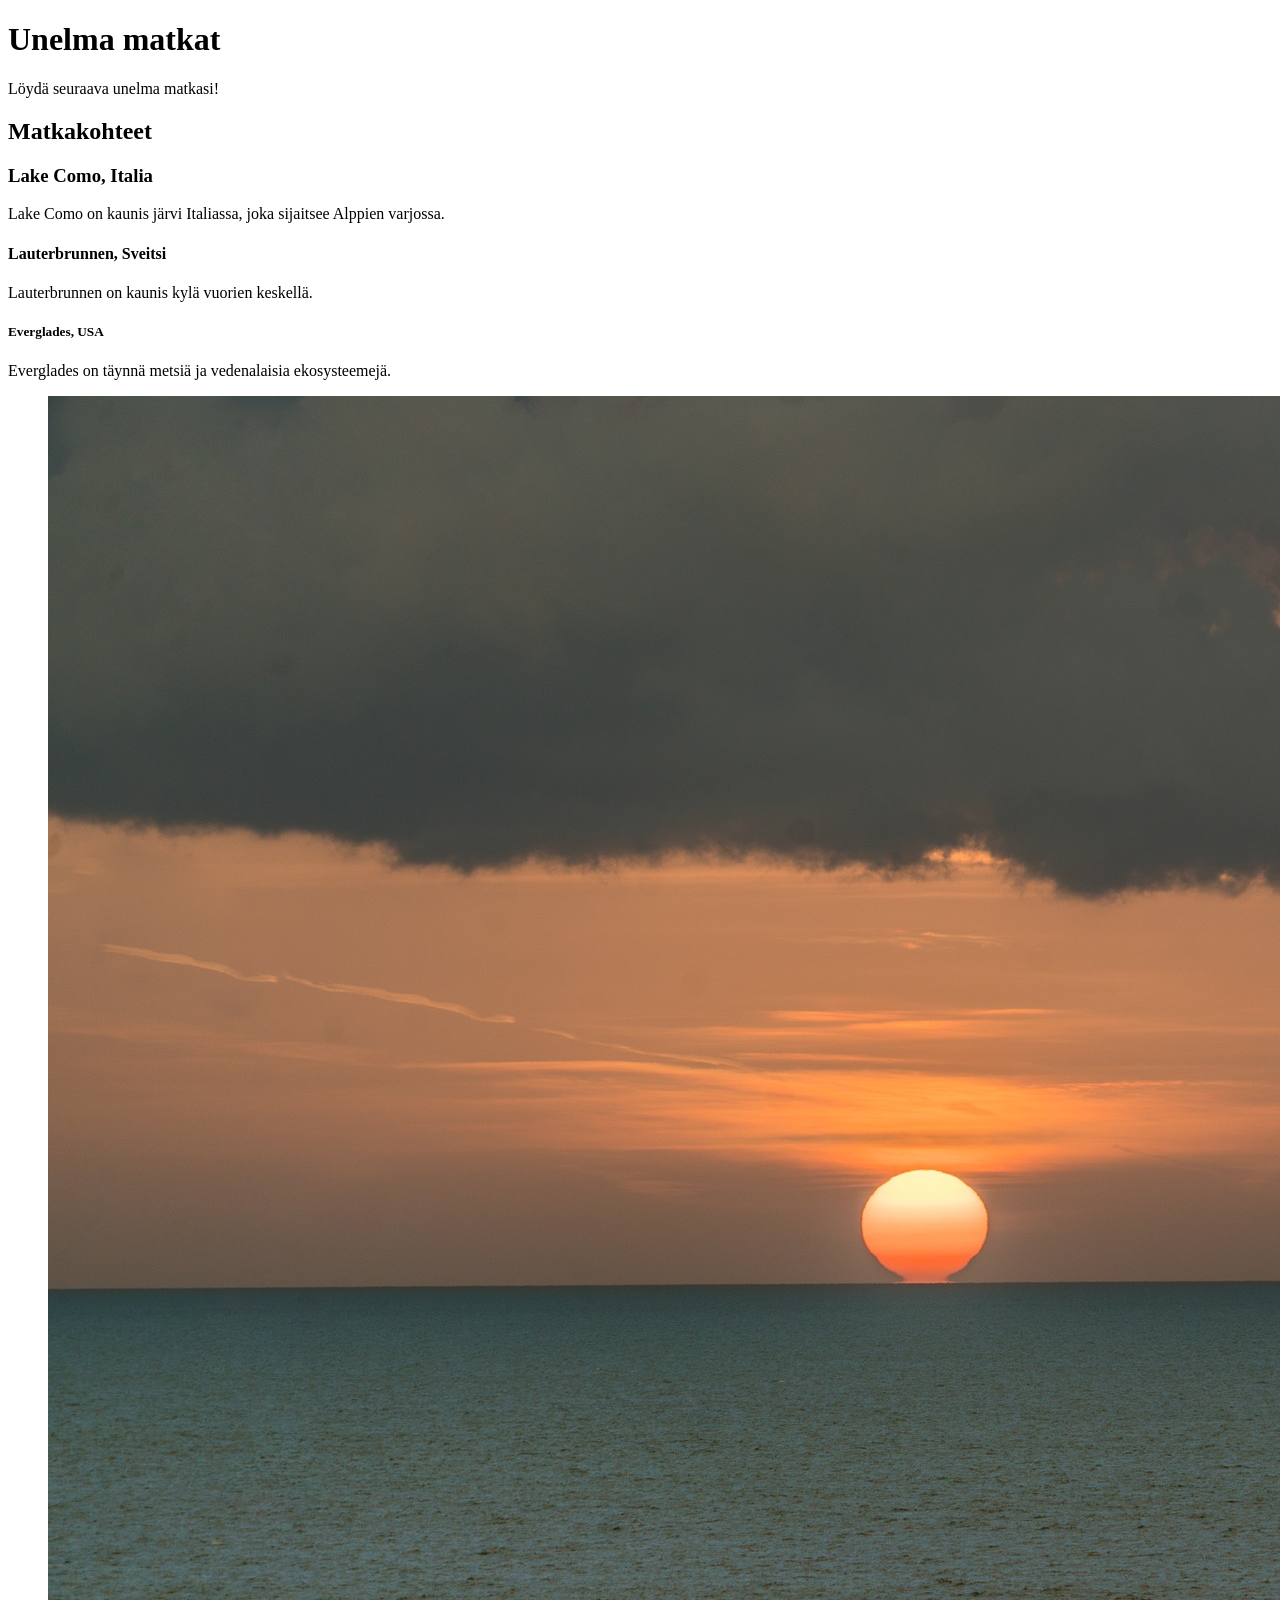
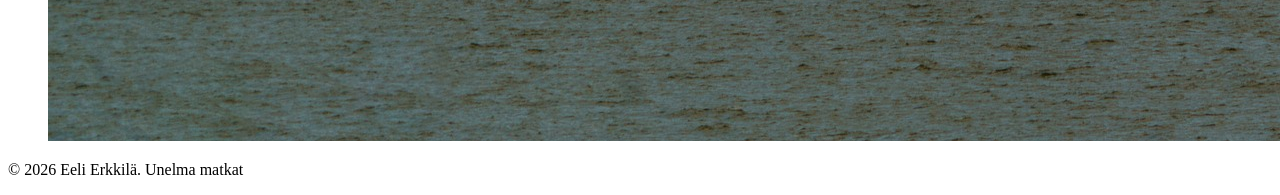
==== index.html @ 8742865d "HTML aloituskoodi" ====
<!DOCTYPE html>
<html lang="en">
<head>
    <meta charset="UTF-8">
    <meta name="viewport" content="width=device-width, initial-scale=1.0">
    <title>Unelma matkat</title>
</head>
<body>
    <header>
        <h1>Unelma matkat</h1>
        <p>Löydä seuraava unelma matkasi!</p>
    </header>
<!-- Sivun pääsisältö -->
    <main>
        <section>
            <h2>Matkakohteet</h2>
            
            <h3>Lake Como, Italia</h3>
            <p>Lake Como on kaunis järvi Italiassa, joka sijaitsee Alppien varjossa.</p>
        
            <h4>Lauterbrunnen, Sveitsi</h4>
            <p>Lauterbrunnen on kaunis kylä vuorien keskellä.</p>

            <h5>Everglades, USA</h5>
            <p>Everglades on täynnä metsiä ja vedenalaisia ekosysteemejä.</p>
<!-- Kuvan lisääminen -->
            <figure>
                <img src="picture.jpg" alt="Kuva">
            </figure>
        </section>
    </main>

    <footer>
        <p>&copy; 2026 Eeli Erkkilä. Unelma matkat</p>
    </footer>
    
</body>
</html>
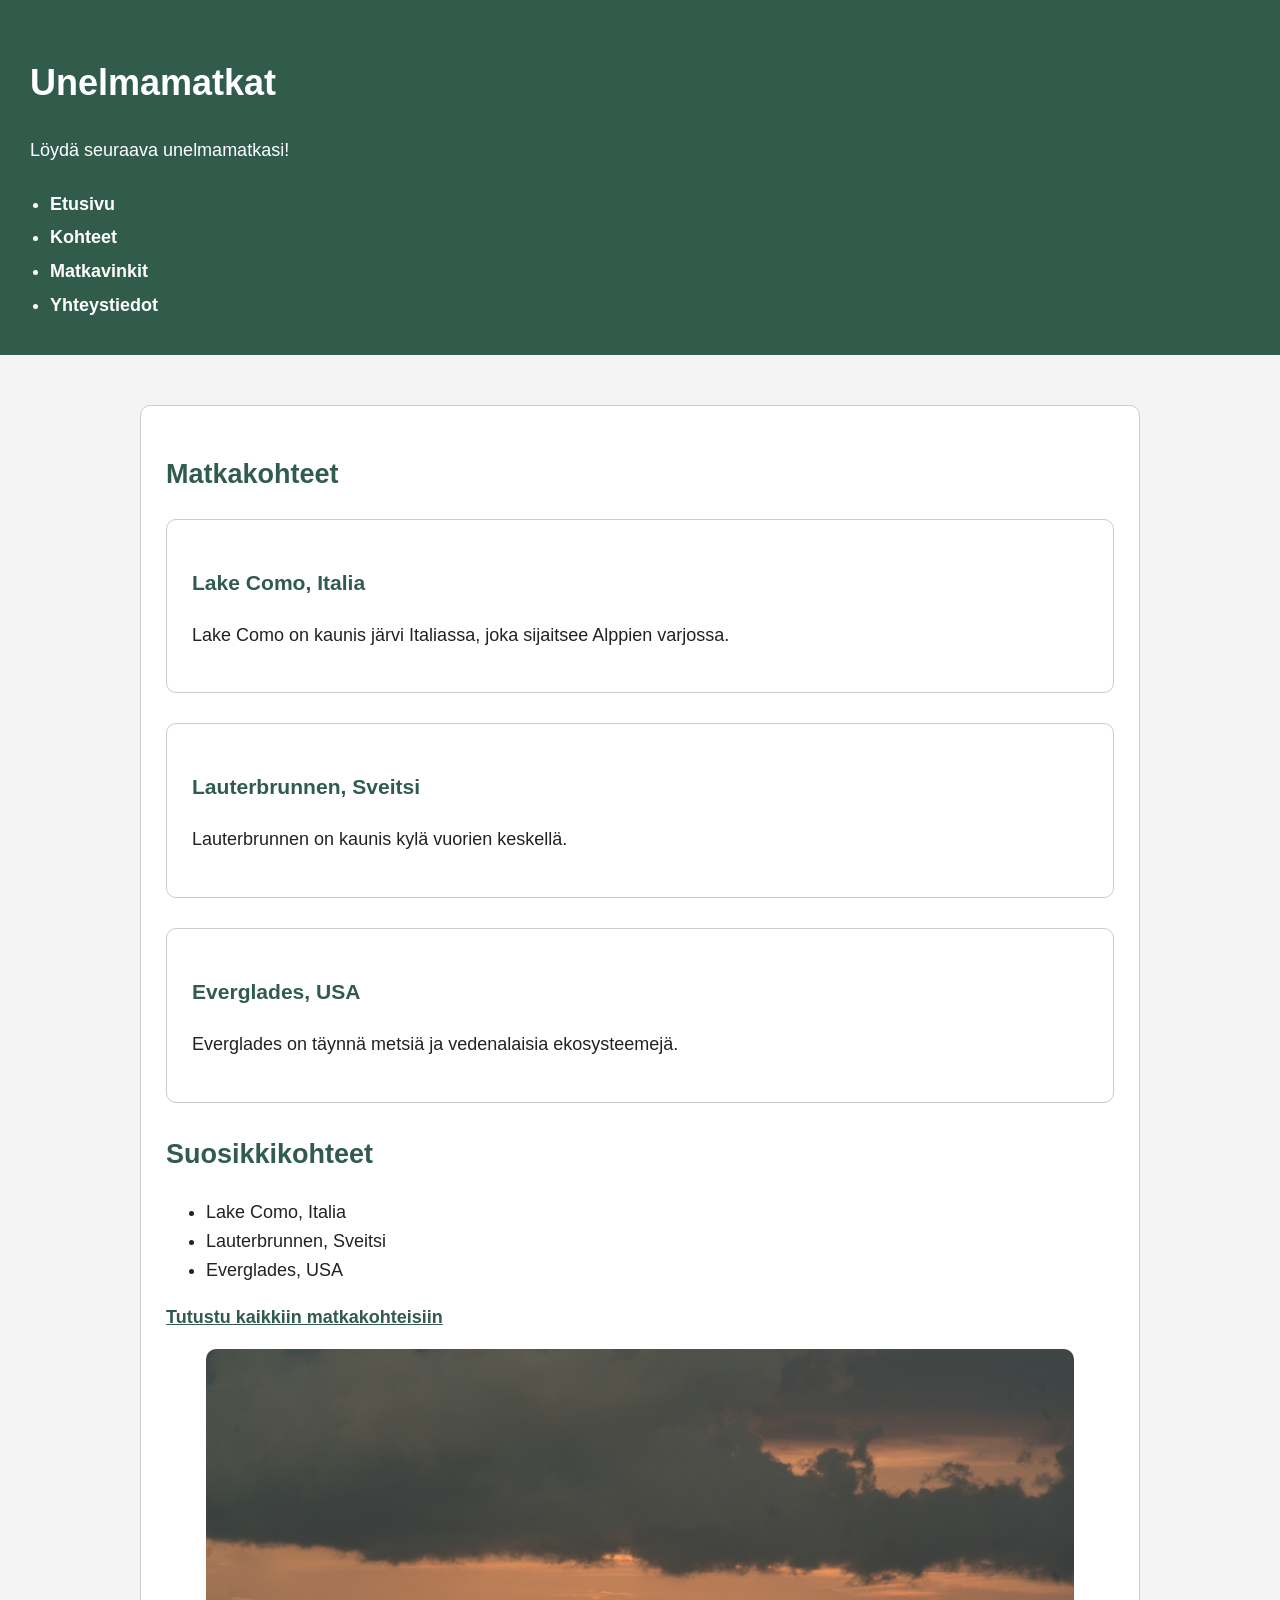
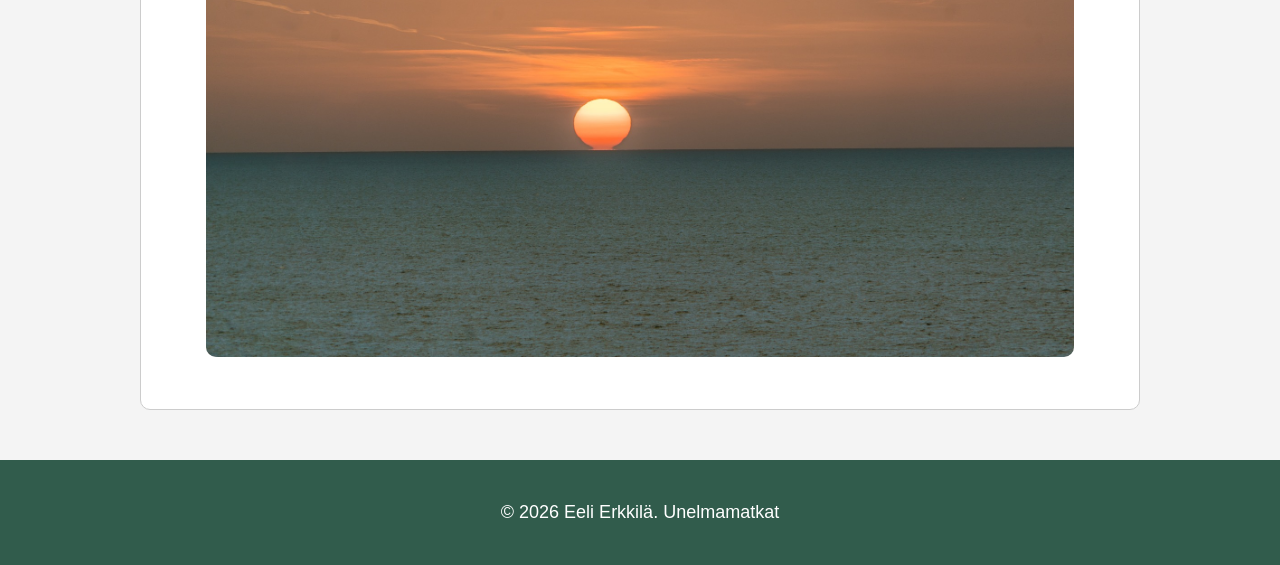
==== commit fa0921ef: "Lisätty uudet sivut, matkavinkit.html ja yhteystiedot.html sekä lisätty style.css tiedostoon sisältö" ====
--- a/index.html
+++ b/index.html
@@ -4,34 +4,65 @@
     <meta charset="UTF-8">
     <meta name="viewport" content="width=device-width, initial-scale=1.0">
     <title>Unelma matkat</title>
+    <link rel="stylesheet" href="css/style.css">
 </head>
 <body>
+    
     <header>
-        <h1>Unelma matkat</h1>
-        <p>Löydä seuraava unelma matkasi!</p>
+        <h1>Unelmamatkat</h1>
+        <p>Löydä seuraava unelmamatkasi!</p>
+<!-- Navigaatiopalkki -->
+        <nav>
+            <ul>
+                <li><a href="index.html">Etusivu</a></li>
+                <li><a href="kohteet.html">Kohteet</a></li>
+                <li><a href="matkavinkit.html">Matkavinkit</a></li>
+                <li><a href="yhteystiedot.html">Yhteystiedot</a></li>
+            </ul>
+        </nav>
     </header>
 <!-- Sivun pääsisältö -->
     <main>
         <section>
             <h2>Matkakohteet</h2>
             
+        <article>
             <h3>Lake Como, Italia</h3>
             <p>Lake Como on kaunis järvi Italiassa, joka sijaitsee Alppien varjossa.</p>
+        </article>
         
-            <h4>Lauterbrunnen, Sveitsi</h4>
+        <article>
+            <h3>Lauterbrunnen, Sveitsi</h3>
             <p>Lauterbrunnen on kaunis kylä vuorien keskellä.</p>
+        </article>
 
-            <h5>Everglades, USA</h5>
+        <article>
+            <h3>Everglades, USA</h3>
             <p>Everglades on täynnä metsiä ja vedenalaisia ekosysteemejä.</p>
+        </article>
+
+            <h2>Suosikkikohteet</h2>
+<!-- Lista suosikkikohteista -->
+            <ul>
+                <li>Lake Como, Italia</li>
+                <li>Lauterbrunnen, Sveitsi</li>
+                <li>Everglades, USA</li>
+            </ul>
+<!-- Linkki matkakohteisiin -->
+            <p>
+                <a href="kohteet.html">Tutustu kaikkiin matkakohteisiin</a>
+            </p>
+
 <!-- Kuvan lisääminen -->
             <figure>
-                <img src="picture.jpg" alt="Kuva">
+                <img src="images/sunset.jpg" alt="Kuva">
             </figure>
+
         </section>
     </main>
 
     <footer>
-        <p>&copy; 2026 Eeli Erkkilä. Unelma matkat</p>
+        <p>&copy; 2026 Eeli Erkkilä. Unelmamatkat</p>
     </footer>
     
 </body>
--- a/css/style.css
+++ b/css/style.css
@@ -0,0 +1,104 @@
+/* Sivun perustyyli */
+body {
+    margin: 0 auto;
+    padding: 0;
+    font-family: Arial, Helvetica, sans-serif;
+    font-size: 18px;
+    line-height: 1.6;
+    background-color: #f4f4f4;
+    color: #222;
+  
+}
+
+/* Lisää tyylit otsikoille */
+h1,h2,h3{
+    font-family: Verdana, Arial,  sans-serif;
+}
+
+h2, h3 {
+    color:#315c4c;
+}
+
+/* Sivun yläosa */
+header {
+    background-color: #315c4c;
+    color: white;
+    text-align: left;
+    padding: 30px;
+    margin: 0 auto;
+}
+
+/* Lisää tyylit navigaatiolle */
+nav {
+    text-align: left;
+    margin-top: 25px;
+}
+
+/* Lisää tyylit navigaation listalle */
+nav ul {
+    margin: 0;
+    padding-left: 20px;
+}
+
+/* Lisää tyylit navigaation listan elementeille */
+nav li {
+    margin: 5px 0;
+}
+
+/* Lisää tyylit navigaation linkeille */
+nav a {
+    color: white;
+    text-decoration: none;
+    font-weight: bold;
+}
+
+/* Lisää tyylit navigaation linkkien hover-tilalle */
+nav a:hover {
+    text-decoration: underline;
+}
+
+/* Lisää tyylit pääsisällölle */
+main {
+    max-width: 1000px;
+    margin: 30px auto;
+    padding: 20px;
+}
+
+/* Lisää tyylit artikkeleille */
+article {
+    background-color: white;
+    padding: 25px;
+    border: 1px solid #cccccc;
+    border-radius: 10px;
+    margin-bottom: 30px;
+}
+
+/* Lisää tyylit osioille */
+section {
+    background-color: white;
+    padding: 25px;
+    border: 1px solid #cccccc;
+    border-radius: 10px;
+}
+
+/* Lisää tyylit linkeille */
+a {
+    color: #315c4c;
+    font-weight: bold;
+}
+
+/* Lisää tyylit linkkien hover-tilalle */
+img {
+    width: 100%;
+    height: auto;
+    border-radius: 10px;
+}
+
+/* Lisää tyylit footerille */
+footer {
+    background-color: #315c4c;
+    color: white;
+    text-align: center;
+    padding: 20px;
+    margin-top: 30px;
+}
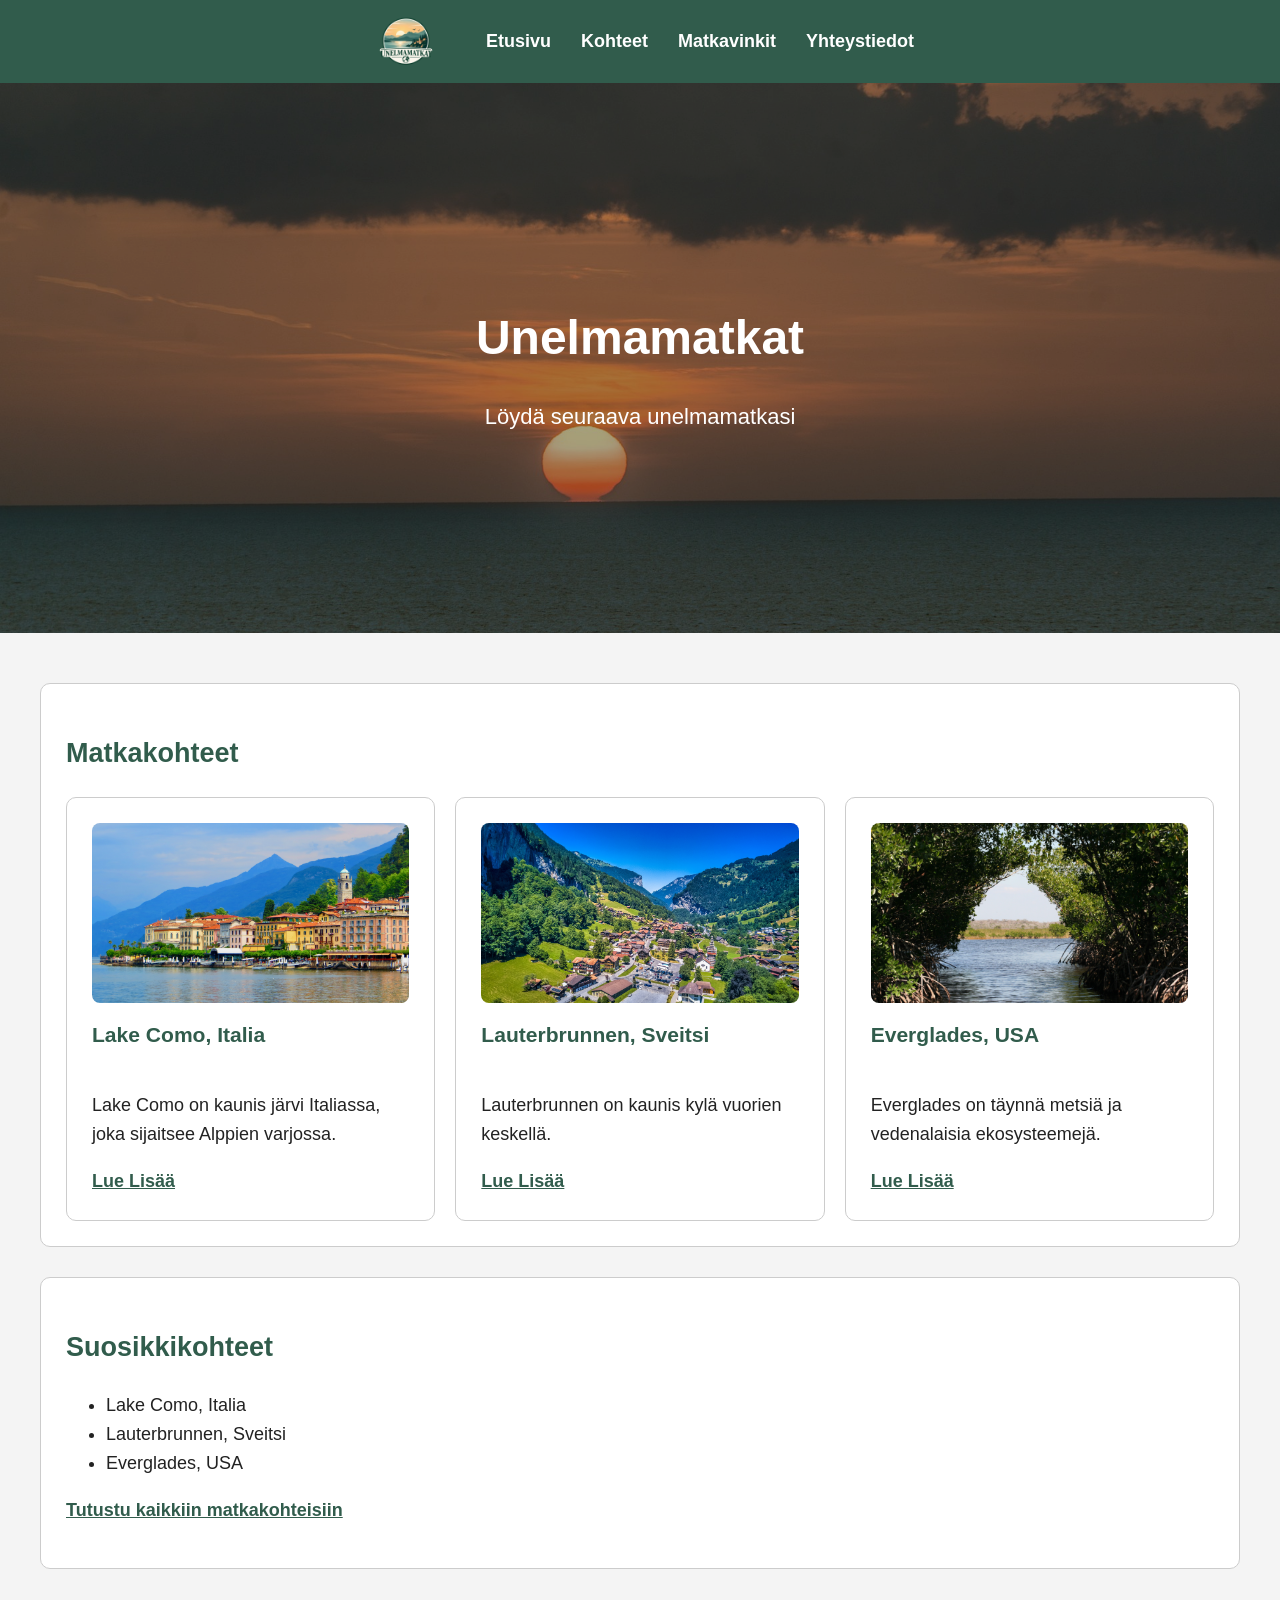
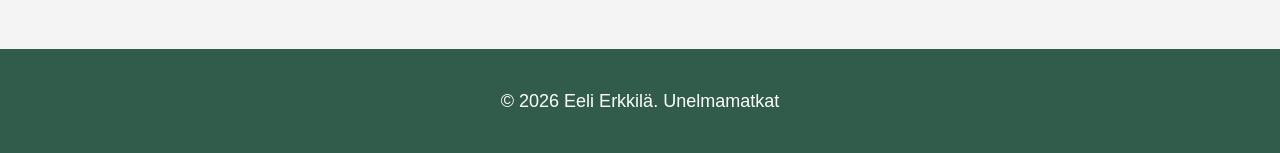
==== commit 9617ad4d: "Päivitetty sivut: index.html, kohteet.html, matkavinkit.html ja yhteystiedot.html sekä lisätty tyyle" ====
--- a/index.html
+++ b/index.html
@@ -1,18 +1,23 @@
 <!DOCTYPE html>
-<html lang="en">
+<html lang="fi">
+
 <head>
     <meta charset="UTF-8">
     <meta name="viewport" content="width=device-width, initial-scale=1.0">
-    <title>Unelma matkat</title>
+    <title>Unelmamatkat</title>
     <link rel="stylesheet" href="css/style.css">
 </head>
+
 <body>
-    
+    <!-- Sivun yläosa -->
     <header>
-        <h1>Unelmamatkat</h1>
-        <p>Löydä seuraava unelmamatkasi!</p>
-<!-- Navigaatiopalkki -->
-        <nav>
+        <nav class="navbar">
+            <a href="index.html" class="logo">
+                <img src="images/logo.png" alt="Unelmamatkat logo" width="1536" height="1024" fetchpriority="high">
+            </a>
+
+
+            <!-- Navigaatiopalkki -->
             <ul>
                 <li><a href="index.html">Etusivu</a></li>
                 <li><a href="kohteet.html">Kohteet</a></li>
@@ -21,49 +26,85 @@
             </ul>
         </nav>
     </header>
-<!-- Sivun pääsisältö -->
+
+    <!-- Etusivun hero-osio -->
+    <section class="hero">
+
+        <img src="images/sunset.jpg" alt="Auringonlasku" width="1920" height="1345" fetchpriority="high"
+            class="hero-kuva">
+
+        <div class="hero-content">
+            <h1>Unelmamatkat</h1>
+            <p>Löydä seuraava unelmamatkasi</p>
+        </div>
+    </section>
+
+    <!-- Sivun pääsisältö -->
     <main>
-        <section>
+        <!-- Matkakohteiden esittely-->
+        <section class="matkakohteet">
             <h2>Matkakohteet</h2>
-            
-        <article>
-            <h3>Lake Como, Italia</h3>
-            <p>Lake Como on kaunis järvi Italiassa, joka sijaitsee Alppien varjossa.</p>
-        </article>
-        
-        <article>
-            <h3>Lauterbrunnen, Sveitsi</h3>
-            <p>Lauterbrunnen on kaunis kylä vuorien keskellä.</p>
-        </article>
 
-        <article>
-            <h3>Everglades, USA</h3>
-            <p>Everglades on täynnä metsiä ja vedenalaisia ekosysteemejä.</p>
-        </article>
+            <!-- Flexbox korttien sisältöalue -->
+            <div class="kohteet-container">
 
+                <!-- Lake Como -->
+                <article class="kohde">
+                    <!-- Kuvan esittely ja linkki kohteeseen -->
+                    <figure>
+                        <img src="images/lakecomo.jpg" alt="Lake Como, Italia" width="4000" height="3000"
+                            loading="lazy">
+                    </figure>
+                    <h3>Lake Como, Italia</h3>
+                    <p>Lake Como on kaunis järvi Italiassa, joka sijaitsee Alppien varjossa.</p>
+                    <!-- Linkki kohteen esittelysivulle # ilmaisee kohteen ID:n -->
+                    <a href="kohteet.html#lakecomo">Lue Lisää</a>
+                </article>
+
+                <!-- Lauterbrunnen -->
+                <article class="kohde">
+                    <figure>
+                        <img src="images/lauterbrunnen.jpg" alt="Lauterbrunnen, Sveitsi" width="4000" height="3000"
+                            loading="lazy">
+                    </figure>
+                    <h3>Lauterbrunnen, Sveitsi</h3>
+                    <p>Lauterbrunnen on kaunis kylä vuorien keskellä.</p>
+                    <a href="kohteet.html#lauterbrunnen">Lue Lisää</a>
+                </article>
+
+                <!-- Everglades -->
+                <article class="kohde">
+                    <figure>
+                        <img src="images/everglades.jpg" alt="Everglades, USA" width="3456" height="2304"
+                            loading="lazy">
+                    </figure>
+                    <h3>Everglades, USA</h3>
+                    <p>Everglades on täynnä metsiä ja vedenalaisia ekosysteemejä.</p>
+                    <a href="kohteet.html#everglades">Lue Lisää</a>
+                </article>
+            </div>
+        </section>
+
+        <!-- Lista suosikkikohteista -->
+        <section class="suosikit">
             <h2>Suosikkikohteet</h2>
-<!-- Lista suosikkikohteista -->
             <ul>
                 <li>Lake Como, Italia</li>
                 <li>Lauterbrunnen, Sveitsi</li>
                 <li>Everglades, USA</li>
             </ul>
-<!-- Linkki matkakohteisiin -->
+
+            <!-- Linkki matkakohteisiin -->
             <p>
                 <a href="kohteet.html">Tutustu kaikkiin matkakohteisiin</a>
             </p>
-
-<!-- Kuvan lisääminen -->
-            <figure>
-                <img src="images/sunset.jpg" alt="Kuva">
-            </figure>
-
         </section>
     </main>
 
     <footer>
         <p>&copy; 2026 Eeli Erkkilä. Unelmamatkat</p>
     </footer>
-    
+
 </body>
+
 </html>
--- a/css/style.css
+++ b/css/style.css
@@ -1,71 +1,134 @@
-/* Sivun perustyyli */
+/* /* Sivun perustyyli */
 body {
-    margin: 0 auto;
-    padding: 0;
+    margin: 0;
     font-family: Arial, Helvetica, sans-serif;
     font-size: 18px;
     line-height: 1.6;
     background-color: #f4f4f4;
     color: #222;
-  
-}
-
-/* Lisää tyylit otsikoille */
-h1,h2,h3{
-    font-family: Verdana, Arial,  sans-serif;
-}
-
-h2, h3 {
-    color:#315c4c;
+}
+
+/* Otsikot */
+h1,
+h2,
+h3 {
+    font-family: Verdana, Arial, sans-serif;
+}
+
+/* Otsikoiden värit */
+h2,
+h3 {
+    color: #315c4c;
 }
 
 /* Sivun yläosa */
 header {
     background-color: #315c4c;
     color: white;
-    text-align: left;
-    padding: 30px;
+    padding: 15px 30px;
+}
+
+/* Navigaation Flexbox-asettelu */
+.navbar {
+    display: flex;
+    justify-content: center;
+    align-items: center;
+    gap: 40px;
+    max-width: 1200px;
     margin: 0 auto;
 }
 
-/* Lisää tyylit navigaatiolle */
-nav {
-    text-align: left;
-    margin-top: 25px;
-}
-
-/* Lisää tyylit navigaation listalle */
-nav ul {
-    margin: 0;
-    padding-left: 20px;
-}
-
-/* Lisää tyylit navigaation listan elementeille */
-nav li {
-    margin: 5px 0;
-}
-
-/* Lisää tyylit navigaation linkeille */
-nav a {
+/* Sivuston logo */
+.logo {
+    display: inline-block;
+    text-decoration: none;
+}
+/* Logon kuvat */
+.logo img {
+    display: block;
+    width: 80px;
+    height: auto;
+}
+
+/* Navigaation linkkilista */
+.navbar ul {
+    display: flex;
+    flex-wrap: wrap;
+    justify-content: center;
+    align-items: center;
+    gap: 30px;
+    list-style: none;
+    margin: 0;
+    padding: 0;
+}
+
+/* Navigaation linkit */
+.navbar ul a {
     color: white;
     text-decoration: none;
     font-weight: bold;
 }
 
-/* Lisää tyylit navigaation linkkien hover-tilalle */
-nav a:hover {
-    text-decoration: underline;
-}
-
-/* Lisää tyylit pääsisällölle */
+/* Navigaation linkkien hover-tila */
+.navbar ul a:hover {
+    color: #f2c078;
+}
+
+/* Sivujen pääsisältö */
 main {
-    max-width: 1000px;
+    max-width: 1200px;
     margin: 30px auto;
     padding: 20px;
 }
 
-/* Lisää tyylit artikkeleille */
-article {
+/* Tavalliset linkit */
+a {
+    color: #315c4c;
+    font-weight: bold;
+}
+
+/* Etusivun hero-osio */
+.hero {
+    position: relative;
+    min-height: 550px;
+    display: flex;
+    justify-content: center;
+    align-items: center;
+    text-align: center;
+    overflow: hidden;
+}
+
+/* Hero-kuva */
+.hero-kuva {
+    position: absolute;
+    width: 100%;
+    height: 100%;
+    object-fit: cover;
+    filter: brightness(65%);
+}
+
+/* Hero-kuvan teksti */
+.hero-content {
+    position: relative;
+    z-index: 1;
+    color: white;
+    padding: 30px;
+}
+/* Hero-otsikko ja -teksti */
+.hero h1 {
+    font-size: 48px;
+    margin-bottom: 10px;
+    color: white;
+}
+/* Hero-teksti */
+.hero p {
+    font-size: 22px;
+    color: white;
+}
+
+/* Sisältöosiot */
+.matkakohteet,
+.suosikit {
     background-color: white;
     padding: 25px;
     border: 1px solid #cccccc;
@@ -73,28 +136,97 @@
     margin-bottom: 30px;
 }
 
-/* Lisää tyylit osioille */
-section {
+/* Etusivun matkakohteiden Flexbox */
+.kohteet-container {
+    display: flex;
+    flex-wrap: wrap;
+    gap: 20px;
+}
+
+/* Etusivun matkakohdekortit */
+.kohde {
+    flex: 1 1 250px;
+    min-width: 0;
+    display: flex;
+    flex-direction: column;
     background-color: white;
     padding: 25px;
     border: 1px solid #cccccc;
     border-radius: 10px;
-}
-
-/* Lisää tyylit linkeille */
-a {
+    box-sizing: border-box;
+}
+
+/* Korttien otsikot */
+.kohde h3 {
+    margin-top: 15px;
+}
+
+/* Korttien kuva-alue */
+.kohde figure {
+    margin: 0;
+}
+
+/* Korttien kuvat */
+.kohde img {
+    display: block;
+    width: 100%;
+    height: 180px;
+    object-fit: cover;
+    border-radius: 8px;
+}
+
+/* Korttien linkit */
+.kohde a {
+    margin-top: auto;
+}
+
+/* Kohdesivun Flexbox-asettelu */
+.kohde-esittely {
+    display: flex;
+    align-items: center;
+    gap: 40px;
+    padding: 30px;
+    margin-bottom: 40px;
+    background-color: white;
+    border: 1px solid #cccccc;
+    border-radius: 10px;
+}
+
+/* Kohdesivun kuva-alue */
+.kohde-esittely figure {
+    flex: 1;
+    min-width: 0;
+    margin: 0;
+}
+
+/* Kohdesivun kuvat */
+.kohde-esittely img {
+    display: block;
+    width: 100%;
+    height: 300px;
+    object-fit: cover;
+    border-radius: 10px;
+}
+
+/* Kohdesivun tekstialue */
+.kohde-teksti {
+    flex: 1;
+    min-width: 0;
+}
+
+/* Kohdesivun otsikot */
+.kohde-teksti h1,
+.kohde-teksti h2 {
     color: #315c4c;
-    font-weight: bold;
-}
-
-/* Lisää tyylit linkkien hover-tilalle */
-img {
-    width: 100%;
-    height: auto;
-    border-radius: 10px;
-}
-
-/* Lisää tyylit footerille */
+    margin-top: 0;
+}
+
+/* Joka toinen kohde: kuva oikealle */
+.kohde-esittely:nth-child(even) {
+    flex-direction: row-reverse;
+}
+
+/* Sivun alaosa */
 footer {
     background-color: #315c4c;
     color: white;
